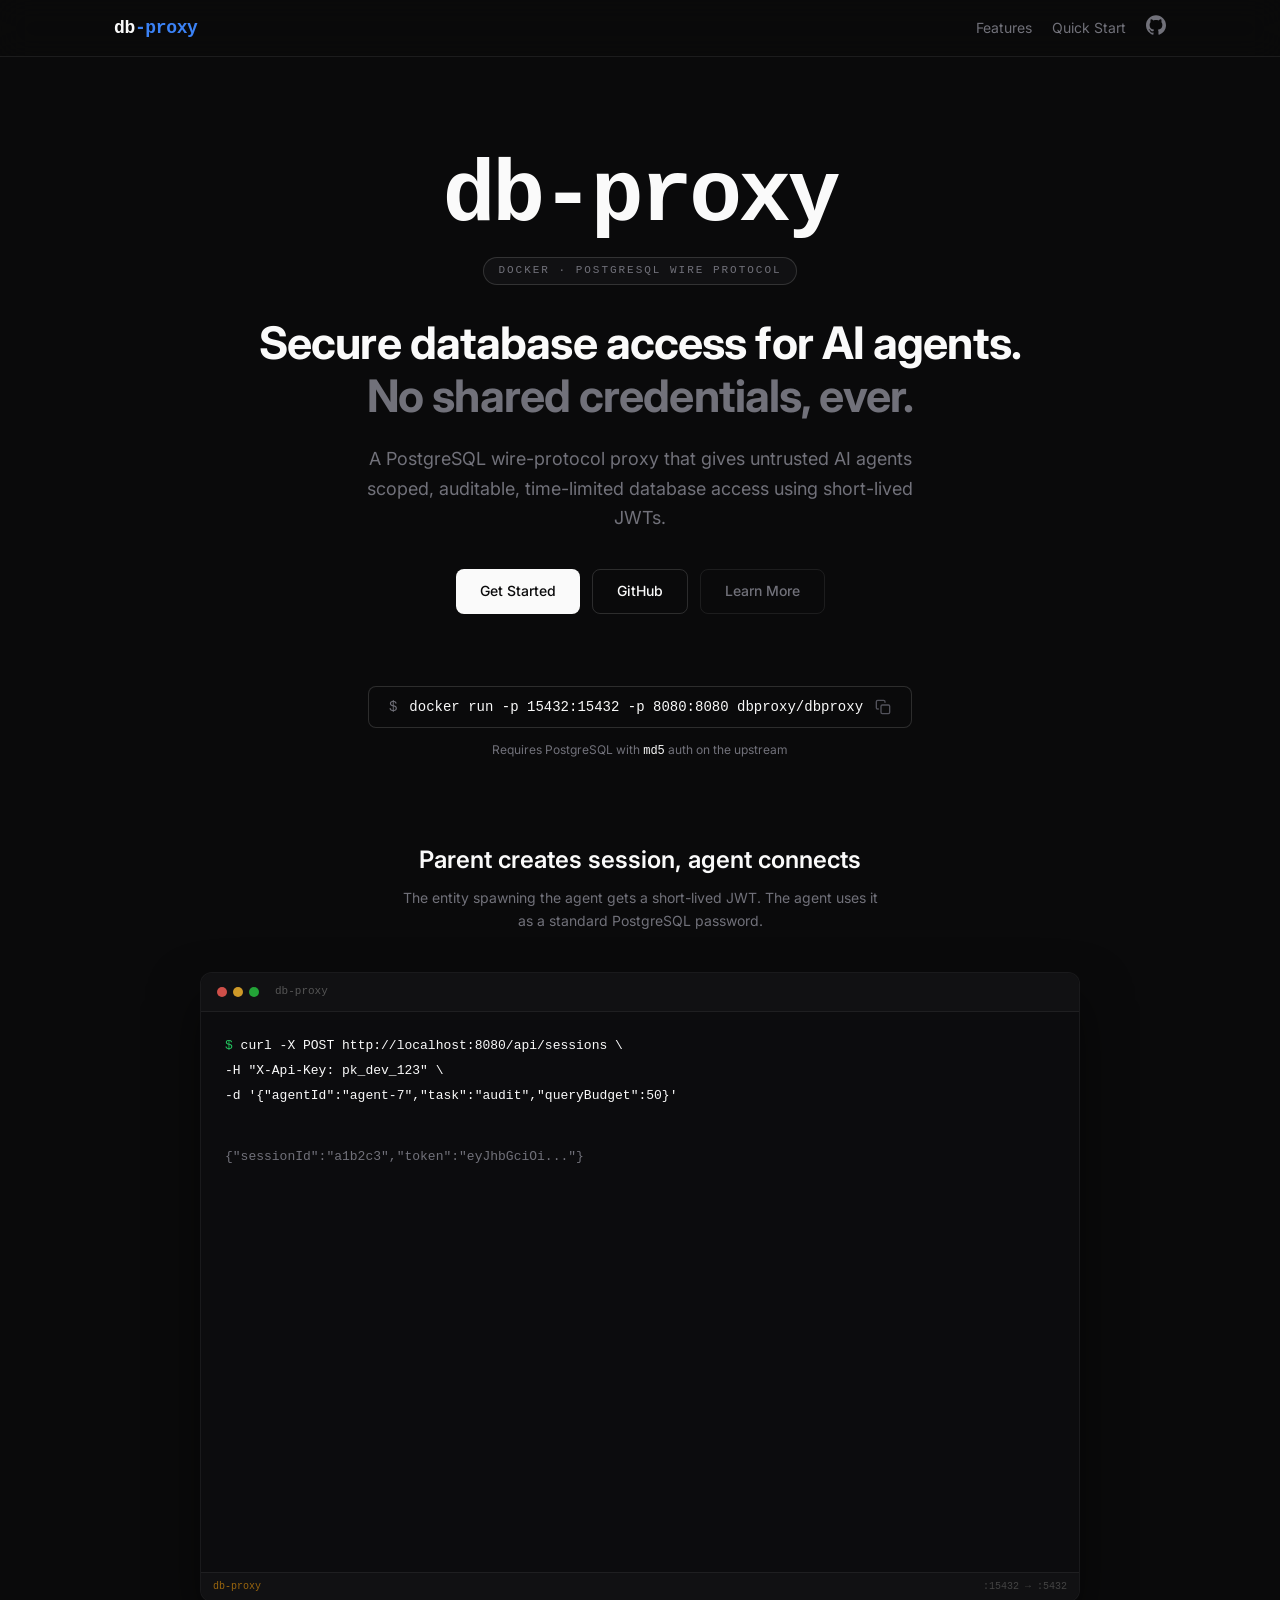
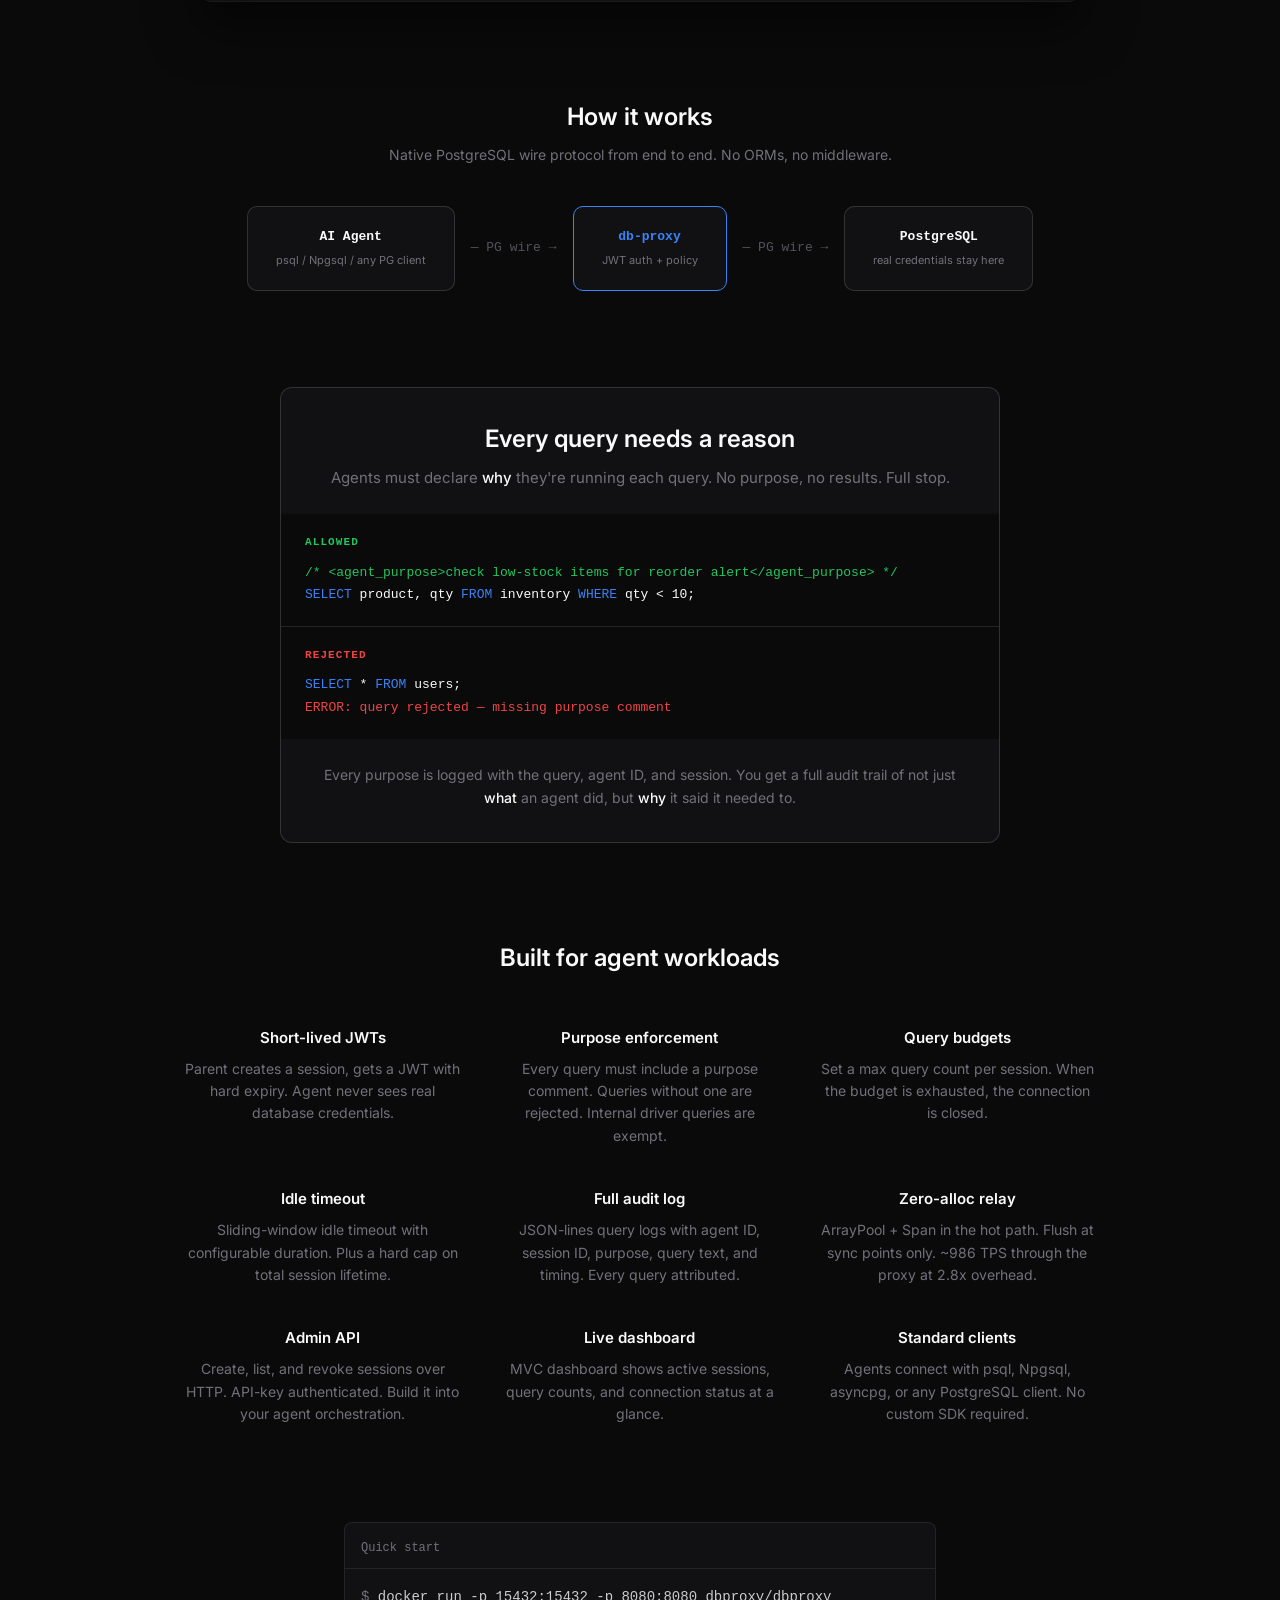
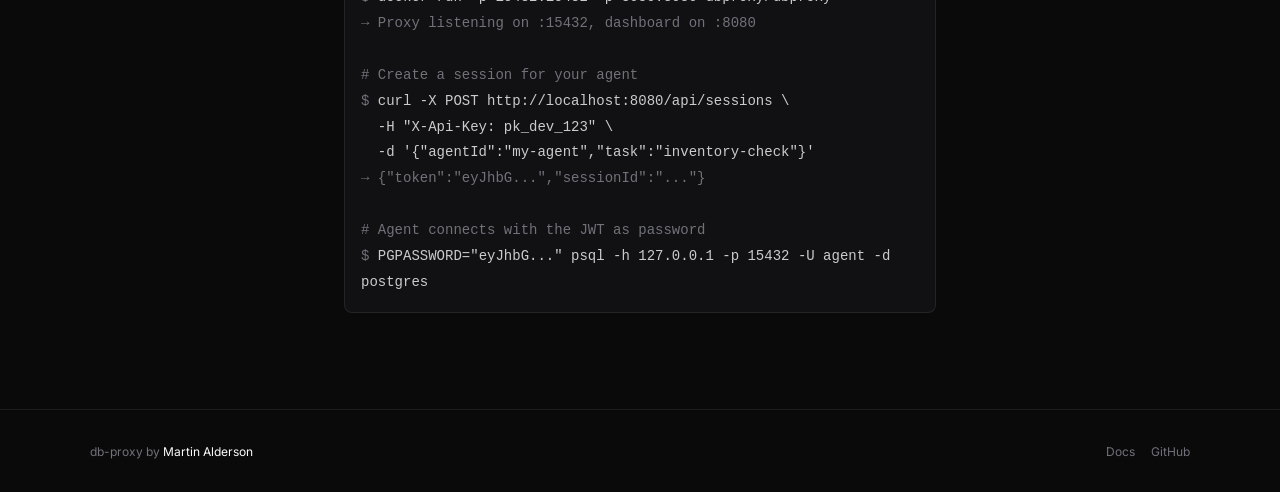
==== site/index.html @ ad2022a3 "Add static landing page and placeholder Dockerfile Co-Authored-By: Claude Opus 4.6 (1M context) <nor" ====
<!DOCTYPE html>
<html lang="en">
<head>
  <meta charset="utf-8">
  <meta name="viewport" content="width=device-width, initial-scale=1">
  <title>db-proxy — Secure PostgreSQL access for AI agents</title>
  <meta name="description" content="Give AI agents scoped, auditable, time-limited PostgreSQL access with short-lived JWTs. No shared credentials, ever.">
  <link rel="preconnect" href="https://fonts.googleapis.com">
  <link rel="preconnect" href="https://fonts.gstatic.com" crossorigin>
  <link href="https://fonts.googleapis.com/css2?family=Inter:wght@400;500;600;700;800&display=swap" rel="stylesheet">
  <link rel="stylesheet" href="style.css">
</head>
<body>

<!-- Header -->
<header>
  <nav>
    <a href="/" class="logo">db<span>-proxy</span></a>
    <div class="nav-links">
      <a href="#features">Features</a>
      <a href="#quickstart">Quick Start</a>
      <a href="https://github.com/martin/db-proxy" target="_blank" rel="noopener noreferrer" class="gh-link">
        <svg viewBox="0 0 24 24"><path d="M12 .297c-6.63 0-12 5.373-12 12 0 5.303 3.438 9.8 8.205 11.385.6.113.82-.258.82-.577 0-.285-.01-1.04-.015-2.04-3.338.724-4.042-1.61-4.042-1.61C4.422 18.07 3.633 17.7 3.633 17.7c-1.087-.744.084-.729.084-.729 1.205.084 1.838 1.236 1.838 1.236 1.07 1.835 2.809 1.305 3.495.998.108-.776.417-1.305.76-1.605-2.665-.3-5.466-1.332-5.466-5.93 0-1.31.465-2.38 1.235-3.22-.135-.303-.54-1.523.105-3.176 0 0 1.005-.322 3.3 1.23.96-.267 1.98-.399 3-.405 1.02.006 2.04.138 3 .405 2.28-1.552 3.285-1.23 3.285-1.23.645 1.653.24 2.873.12 3.176.765.84 1.23 1.91 1.23 3.22 0 4.61-2.805 5.625-5.475 5.92.42.36.81 1.096.81 2.22 0 1.606-.015 2.896-.015 3.286 0 .315.21.69.825.57C20.565 22.092 24 17.592 24 12.297c0-6.627-5.373-12-12-12"/></svg>
      </a>
    </div>
  </nav>
</header>

<!-- Hero -->
<section class="hero">
  <div class="hero-title">db-proxy</div>
  <div><span class="hero-badge">Docker &middot; PostgreSQL Wire Protocol</span></div>
  <h1>Secure database access for AI agents.<br><span class="muted">No shared credentials, ever.</span></h1>
  <p class="desc">A PostgreSQL wire-protocol proxy that gives untrusted AI agents scoped, auditable, time-limited database access using short-lived JWTs.</p>
  <div class="hero-actions">
    <a href="#quickstart" class="btn btn-primary">Get Started</a>
    <a href="https://github.com/martin/db-proxy" class="btn btn-secondary" target="_blank">GitHub</a>
    <a href="#features" class="btn btn-ghost">Learn More</a>
  </div>
</section>

<!-- Install -->
<section class="install">
  <button class="install-cmd" onclick="copyInstall(this)">
    <span class="dollar">$</span>
    <span class="cmd">docker run -p 15432:15432 -p 8080:8080 dbproxy/dbproxy</span>
    <svg class="copy-icon" width="16" height="16" viewBox="0 0 24 24" fill="none" stroke="currentColor" stroke-width="2" stroke-linecap="round" stroke-linejoin="round"><rect x="9" y="9" width="13" height="13" rx="2" ry="2"/><path d="M5 15H4a2 2 0 0 1-2-2V4a2 2 0 0 1 2-2h9a2 2 0 0 1 2 2v1"/></svg>
  </button>
  <div class="install-sub">
    Requires PostgreSQL with <code>md5</code> auth on the upstream
  </div>
</section>

<!-- Terminal Demo -->
<section class="demo-section">
  <div class="section-header">
    <h2>Parent creates session, agent connects</h2>
    <p class="section-desc">The entity spawning the agent gets a short-lived JWT. The agent uses it as a standard PostgreSQL password.</p>
  </div>

  <div class="terminal">
    <div class="terminal-bar">
      <div class="terminal-dots">
        <span class="dot-red"></span>
        <span class="dot-yellow"></span>
        <span class="dot-green"></span>
      </div>
      <span class="terminal-title">db-proxy</span>
    </div>
    <div class="terminal-body" id="term"></div>
    <div class="terminal-status">
      <span class="left">db-proxy</span>
      <span class="right">:15432 &rarr; :5432</span>
    </div>
  </div>
</section>

<!-- Architecture -->
<section class="arch-section">
  <h2>How it works</h2>
  <p class="section-desc">Native PostgreSQL wire protocol from end to end. No ORMs, no middleware.</p>

  <div class="arch-diagram">
    <div class="arch-box">
      <div class="label">AI Agent</div>
      <div class="sublabel">psql / Npgsql / any PG client</div>
    </div>
    <div class="arch-arrow">&mdash; PG wire &rarr;</div>
    <div class="arch-box" style="border-color: var(--accent);">
      <div class="label" style="color: var(--accent);">db-proxy</div>
      <div class="sublabel">JWT auth + policy</div>
    </div>
    <div class="arch-arrow">&mdash; PG wire &rarr;</div>
    <div class="arch-box">
      <div class="label">PostgreSQL</div>
      <div class="sublabel">real credentials stay here</div>
    </div>
  </div>
</section>

<!-- Purpose Enforcement Callout -->
<section class="purpose-section">
  <div class="purpose-card">
    <div class="purpose-header">
      <h2>Every query needs a reason</h2>
      <p>Agents must declare <em>why</em> they're running each query. No purpose, no results. Full stop.</p>
    </div>
    <div class="purpose-demo">
      <div class="purpose-example good">
        <div class="purpose-label good-label">Allowed</div>
        <pre><code><span class="comment">/* &lt;agent_purpose&gt;check low-stock items for reorder alert&lt;/agent_purpose&gt; */</span>
<span class="kw">SELECT</span> product, qty <span class="kw">FROM</span> inventory <span class="kw">WHERE</span> qty &lt; 10;</code></pre>
      </div>
      <div class="purpose-example bad">
        <div class="purpose-label bad-label">Rejected</div>
        <pre><code><span class="kw">SELECT</span> * <span class="kw">FROM</span> users;
<span class="err-text">ERROR: query rejected — missing purpose comment</span></code></pre>
      </div>
    </div>
    <p class="purpose-footer">Every purpose is logged with the query, agent ID, and session. You get a full audit trail of not just <em>what</em> an agent did, but <em>why</em> it said it needed to.</p>
  </div>
</section>

<!-- Features -->
<section class="features" id="features">
  <h2>Built for agent workloads</h2>
  <div class="features-grid">
    <div class="feature">
      <h3>Short-lived JWTs</h3>
      <p>Parent creates a session, gets a JWT with hard expiry. Agent never sees real database credentials.</p>
    </div>
    <div class="feature">
      <h3>Purpose enforcement</h3>
      <p>Every query must include a purpose comment. Queries without one are rejected. Internal driver queries are exempt.</p>
    </div>
    <div class="feature">
      <h3>Query budgets</h3>
      <p>Set a max query count per session. When the budget is exhausted, the connection is closed.</p>
    </div>
    <div class="feature">
      <h3>Idle timeout</h3>
      <p>Sliding-window idle timeout with configurable duration. Plus a hard cap on total session lifetime.</p>
    </div>
    <div class="feature">
      <h3>Full audit log</h3>
      <p>JSON-lines query logs with agent ID, session ID, purpose, query text, and timing. Every query attributed.</p>
    </div>
    <div class="feature">
      <h3>Zero-alloc relay</h3>
      <p>ArrayPool + Span in the hot path. Flush at sync points only. ~986 TPS through the proxy at 2.8x overhead.</p>
    </div>
    <div class="feature">
      <h3>Admin API</h3>
      <p>Create, list, and revoke sessions over HTTP. API-key authenticated. Build it into your agent orchestration.</p>
    </div>
    <div class="feature">
      <h3>Live dashboard</h3>
      <p>MVC dashboard shows active sessions, query counts, and connection status at a glance.</p>
    </div>
    <div class="feature">
      <h3>Standard clients</h3>
      <p>Agents connect with psql, Npgsql, asyncpg, or any PostgreSQL client. No custom SDK required.</p>
    </div>
  </div>
</section>

<!-- Quick Start -->
<section class="quickstart" id="quickstart">
  <div class="quickstart-card">
    <div class="card-header"><span>Quick start</span></div>
    <div class="card-body">
      <p><span class="prompt">$ </span>docker run -p 15432:15432 -p 8080:8080 dbproxy/dbproxy</p>
      <p class="comment">&rarr; Proxy listening on :15432, dashboard on :8080</p>
      <br>
      <p class="comment"># Create a session for your agent</p>
      <p><span class="prompt">$ </span>curl -X POST http://localhost:8080/api/sessions \</p>
      <p>&nbsp;&nbsp;-H "X-Api-Key: pk_dev_123" \</p>
      <p>&nbsp;&nbsp;-d '{"agentId":"my-agent","task":"inventory-check"}'</p>
      <p class="comment">&rarr; {"token":"eyJhbG...","sessionId":"..."}</p>
      <br>
      <p class="comment"># Agent connects with the JWT as password</p>
      <p><span class="prompt">$ </span>PGPASSWORD="eyJhbG..." psql -h 127.0.0.1 -p 15432 -U agent -d postgres</p>
    </div>
  </div>
</section>

<!-- Footer -->
<footer>
  <div class="inner">
    <span>db-proxy by <a href="https://martinalderson.com" target="_blank" rel="noopener noreferrer" style="color:var(--fg);transition:opacity 0.15s;">Martin Alderson</a></span>
    <div class="links">
      <a href="#quickstart">Docs</a>
      <a href="https://github.com/martin/db-proxy" target="_blank" rel="noopener noreferrer">GitHub</a>
    </div>
  </div>
</footer>

<script>
function copyInstall(el) {
  navigator.clipboard.writeText('docker run -p 15432:15432 -p 8080:8080 dbproxy/dbproxy');
  const cmd = el.querySelector('.cmd');
  const orig = cmd.textContent;
  cmd.textContent = 'Copied!';
  setTimeout(() => cmd.textContent = orig, 1500);
}

// Terminal typing animation
const lines = [
  { type: 'prompt', text: '$ curl -X POST http://localhost:8080/api/sessions \\' },
  { type: 'cmd',    text: '    -H "X-Api-Key: pk_dev_123" \\' },
  { type: 'cmd',    text: '    -d \'{"agentId":"agent-7","task":"audit","queryBudget":50}\'' },
  { type: 'gap' },
  { type: 'output', text: '{"sessionId":"a1b2c3","token":"eyJhbGciOi..."}' },
  { type: 'pause' },
  { type: 'gap' },
  { type: 'prompt', text: '$ PGPASSWORD="eyJhbGciOi..." psql -h 127.0.0.1 -p 15432 -U agent' },
  { type: 'gap' },
  { type: 'highlight', text: 'SSL connection (protocol: TLSv1.3)' },
  { type: 'output', text: 'Type "help" for help.' },
  { type: 'pause' },
  { type: 'gap' },
  { type: 'prompt', text: 'agent=> /* <agent_purpose>check inventory levels</agent_purpose> */' },
  { type: 'cmd',    text: '        SELECT product, qty FROM inventory WHERE qty < 10;' },
  { type: 'gap' },
  { type: 'output', text: ' product      | qty' },
  { type: 'output', text: '--------------+-----' },
  { type: 'output', text: ' widget-alpha |   3' },
  { type: 'output', text: ' bolt-9mm     |   7' },
  { type: 'output', text: '(2 rows)' },
  { type: 'pause' },
  { type: 'gap' },
  { type: 'prompt', text: 'agent=> SELECT * FROM users;' },
  { type: 'err',    text: 'ERROR: query rejected — missing purpose comment' },
  { type: 'warn',   text: 'HINT: wrap query in /* <agent_purpose>reason</agent_purpose> */' },
];

const term = document.getElementById('term');
let lineIdx = 0;

function renderLine(l) {
  const div = document.createElement('div');
  div.className = 'line';
  if (l.type === 'pause') { return null; }
  if (l.type === 'gap') { div.className += ' gap'; div.innerHTML = '&nbsp;'; }
  else if (l.type === 'prompt') { div.innerHTML = `<span class="prompt">${l.text.substring(0,2)}</span><span class="cmd-text">${esc(l.text.substring(2))}</span>`; }
  else if (l.type === 'cmd') { div.innerHTML = `<span class="cmd-text">${esc(l.text)}</span>`; }
  else if (l.type === 'output') { div.innerHTML = `<span class="output">${esc(l.text)}</span>`; }
  else if (l.type === 'highlight') { div.innerHTML = `<span class="highlight">${esc(l.text)}</span>`; }
  else if (l.type === 'warn') { div.innerHTML = `<span class="warn">${esc(l.text)}</span>`; }
  else if (l.type === 'err') { div.innerHTML = `<span class="err">${esc(l.text)}</span>`; }
  return div;
}

function esc(s) { return s.replace(/&/g,'&amp;').replace(/</g,'&lt;').replace(/>/g,'&gt;'); }

function typeNext() {
  if (lineIdx >= lines.length) {
    setTimeout(() => { term.innerHTML = ''; lineIdx = 0; typeNext(); }, 4000);
    return;
  }
  const l = lines[lineIdx++];
  const el = renderLine(l);
  if (el) {
    term.appendChild(el);
    while (term.scrollHeight > term.clientHeight && term.children.length > 1) {
      term.removeChild(term.firstChild);
    }
  }
  const delay = l.type === 'pause' ? 1500 : l.type === 'gap' ? 300 : l.type === 'prompt' ? 600 : l.type === 'err' ? 800 : l.type === 'output' ? 80 : 120;
  setTimeout(typeNext, delay);
}

// Start animation when terminal is visible
const observer = new IntersectionObserver((entries) => {
  if (entries[0].isIntersecting) { observer.disconnect(); typeNext(); }
}, { threshold: 0.3 });
observer.observe(term);
</script>

</body>
</html>
---- site/style.css ----
*, *::before, *::after { margin: 0; padding: 0; box-sizing: border-box; }

:root {
  --bg: #0a0a0b;
  --bg-card: #111113;
  --bg-elevated: #18181b;
  --border: rgba(255,255,255,0.08);
  --border-strong: rgba(255,255,255,0.14);
  --fg: #fafafa;
  --fg-muted: #71717a;
  --fg-dim: #52525b;
  --accent: #3b82f6;
  --accent-hover: #2563eb;
  --green: #22c55e;
  --amber: #f59e0b;
  --red: #ef4444;
  --mono: 'SF Mono', 'Fira Code', 'Fira Mono', 'Roboto Mono', 'Consolas', monospace;
  --sans: 'Inter', -apple-system, BlinkMacSystemFont, 'Segoe UI', sans-serif;
  --max-w: 1100px;
}

html { background: var(--bg); color: var(--fg); font-family: var(--sans); line-height: 1.6; -webkit-font-smoothing: antialiased; }

a { color: inherit; text-decoration: none; }
code, pre { font-family: var(--mono); }

/* ── Header ── */
header {
  position: sticky; top: 0; z-index: 40;
  backdrop-filter: blur(16px);
  background: rgba(10,10,11,0.8);
  border-bottom: 1px solid var(--border);
}
header nav {
  max-width: var(--max-w); margin: 0 auto;
  display: flex; align-items: center; justify-content: space-between;
  height: 56px; padding: 0 24px;
}
header .logo {
  font-family: var(--mono); font-weight: 700; font-size: 18px;
  letter-spacing: -0.02em;
}
header .logo span { color: var(--accent); }
header .nav-links { display: flex; gap: 20px; align-items: center; }
header .nav-links a {
  font-size: 14px; color: var(--fg-muted);
  transition: color 0.15s;
}
header .nav-links a:hover { color: var(--fg); }
.gh-link svg { width: 20px; height: 20px; fill: var(--fg-muted); transition: fill 0.15s; }
.gh-link:hover svg { fill: var(--fg); }

/* ── Hero ── */
.hero {
  max-width: var(--max-w); margin: 0 auto;
  text-align: center;
  padding: 96px 24px 48px;
}
.hero-title {
  font-family: var(--mono);
  font-size: clamp(3rem, 8vw, 5.5rem);
  font-weight: 800;
  letter-spacing: -0.04em;
  line-height: 1;
  user-select: none;
}
.hero-badge {
  display: inline-flex; align-items: center;
  margin-top: 16px;
  border: 1px solid var(--border-strong);
  background: var(--bg-card);
  border-radius: 999px;
  padding: 4px 14px;
  font-family: var(--mono); font-size: 11px;
  font-weight: 500; text-transform: uppercase;
  letter-spacing: 0.18em; color: var(--fg-muted);
}
.hero h1 {
  margin-top: 32px;
  font-size: clamp(1.8rem, 4vw, 2.8rem);
  font-weight: 700; letter-spacing: -0.02em;
  line-height: 1.2;
}
.hero h1 .muted { color: var(--fg-muted); }
.hero .desc {
  margin-top: 20px;
  font-size: 18px; color: var(--fg-muted);
  max-width: 560px; margin-left: auto; margin-right: auto;
  line-height: 1.65;
}
.hero-actions {
  display: flex; flex-wrap: wrap;
  justify-content: center; gap: 12px;
  margin-top: 36px;
}
.btn {
  display: inline-flex; align-items: center;
  padding: 10px 24px; border-radius: 8px;
  font-size: 14px; font-weight: 500;
  transition: all 0.15s;
  cursor: pointer; border: none;
}
.btn-primary { background: var(--fg); color: var(--bg); }
.btn-primary:hover { background: #e4e4e7; }
.btn-secondary {
  background: transparent; color: var(--fg);
  border: 1px solid var(--border-strong);
}
.btn-secondary:hover { background: var(--bg-elevated); }
.btn-ghost { background: transparent; color: var(--fg-muted); border: 1px solid var(--border); }
.btn-ghost:hover { background: var(--bg-elevated); color: var(--fg); }

/* ── Install ── */
.install {
  text-align: center; padding: 24px 24px 80px;
}
.install-cmd {
  display: inline-flex; align-items: center; gap: 12px;
  border: 1px solid var(--border-strong);
  background: var(--bg);
  border-radius: 8px;
  padding: 12px 20px;
  font-family: var(--mono); font-size: 14px;
  cursor: pointer; transition: background 0.15s;
}
.install-cmd:hover { background: var(--bg-elevated); }
.install-cmd .dollar { color: var(--fg-muted); user-select: none; }
.install-cmd .cmd { color: var(--fg); }
.install-cmd .copy-icon { color: var(--fg-dim); flex-shrink: 0; }
.install-sub { margin-top: 12px; font-size: 12px; color: var(--fg-muted); }
.install-sub code { color: var(--fg); }

/* ── Terminal demo ── */
.demo-section { padding: 0 24px 96px; }
.demo-section .section-header { text-align: center; margin-bottom: 40px; }
.demo-section h2 { font-size: 24px; font-weight: 600; }
.demo-section .section-desc { font-size: 14px; color: var(--fg-muted); margin-top: 8px; max-width: 480px; margin-left: auto; margin-right: auto; }

.terminal {
  max-width: 880px; margin: 0 auto;
  border-radius: 12px;
  border: 1px solid rgba(255,255,255,0.06);
  overflow: hidden;
  background: #0c0c0e;
  box-shadow: 0 25px 50px rgba(0,0,0,0.5);
}
.terminal-bar {
  display: flex; align-items: center; gap: 8px;
  padding: 10px 16px;
  border-bottom: 1px solid rgba(255,255,255,0.06);
  background: rgba(20,20,22,0.6);
}
.terminal-dots { display: flex; gap: 6px; }
.terminal-dots span {
  width: 10px; height: 10px; border-radius: 50%;
}
.dot-red { background: rgba(255,95,87,0.8); }
.dot-yellow { background: rgba(254,188,46,0.8); }
.dot-green { background: rgba(40,200,64,0.8); }
.terminal-title {
  font-family: var(--mono); font-size: 11px;
  color: #555; margin-left: 8px;
}
.terminal-body {
  padding: 20px 24px;
  font-family: var(--mono); font-size: 13px;
  line-height: 1.8;
  height: 560px;
  overflow: hidden;
}
.terminal-body .prompt { color: var(--green); }
.terminal-body .cmd-text { color: var(--fg); }
.terminal-body .output { color: var(--fg-muted); }
.terminal-body .highlight { color: var(--accent); }
.terminal-body .warn { color: var(--amber); }
.terminal-body .err { color: var(--red); }
.terminal-body .line { margin: 2px 0; }
.terminal-body .line.gap { margin-top: 12px; }
.terminal-status {
  display: flex; align-items: center; justify-content: space-between;
  padding: 6px 12px;
  border-top: 1px solid rgba(255,255,255,0.06);
  font-family: var(--mono); font-size: 10px;
  background: rgba(20,20,22,0.6);
}
.terminal-status .left { color: rgba(245,158,11,0.6); }
.terminal-status .right { color: #444; }

/* ── Architecture ── */
.arch-section {
  padding: 0 24px 96px;
  text-align: center;
}
.arch-section h2 { font-size: 24px; font-weight: 600; margin-bottom: 8px; }
.arch-section .section-desc { font-size: 14px; color: var(--fg-muted); margin-bottom: 40px; }

.arch-diagram {
  max-width: 900px; margin: 0 auto;
  display: flex; align-items: center; justify-content: center;
  gap: 0; flex-wrap: nowrap;
}
.arch-box {
  padding: 20px 28px;
  border-radius: 10px;
  border: 1px solid var(--border-strong);
  background: var(--bg-card);
  text-align: center;
  min-width: 140px;
}
.arch-box .label {
  font-family: var(--mono); font-size: 13px; font-weight: 600;
  color: var(--fg);
}
.arch-box .sublabel {
  font-size: 11px; color: var(--fg-muted); margin-top: 4px;
}
.arch-arrow {
  font-family: var(--mono); font-size: 13px;
  color: var(--fg-dim); padding: 0 16px;
  white-space: nowrap;
}

/* ── Purpose callout ── */
.purpose-section {
  padding: 0 24px 96px;
}
.purpose-card {
  max-width: 720px; margin: 0 auto;
  border: 1px solid var(--border-strong);
  border-radius: 12px;
  background: var(--bg-card);
  overflow: hidden;
}
.purpose-header {
  padding: 32px 32px 24px;
  text-align: center;
}
.purpose-header h2 { font-size: 24px; font-weight: 600; }
.purpose-header p { font-size: 15px; color: var(--fg-muted); margin-top: 8px; }
.purpose-header em { color: var(--fg); font-style: normal; font-weight: 500; }
.purpose-demo {
  display: flex; flex-direction: column; gap: 1px;
  background: var(--border);
}
.purpose-example {
  padding: 20px 24px;
  background: var(--bg);
}
.purpose-example pre {
  font-size: 13px; line-height: 1.7;
  overflow-x: auto; white-space: pre;
}
.purpose-example .comment { color: var(--green); }
.purpose-example .kw { color: var(--accent); }
.purpose-example .err-text { color: var(--red); }
.purpose-label {
  font-family: var(--mono); font-size: 11px;
  font-weight: 600; text-transform: uppercase;
  letter-spacing: 0.1em; margin-bottom: 10px;
}
.good-label { color: var(--green); }
.bad-label { color: var(--red); }
.purpose-footer {
  padding: 24px 32px 32px;
  font-size: 14px; color: var(--fg-muted); line-height: 1.7;
  text-align: center;
}
.purpose-footer em { color: var(--fg); font-style: normal; font-weight: 500; }

/* ── Features grid ── */
.features {
  max-width: 960px; margin: 0 auto;
  padding: 0 24px 96px;
}
.features h2 {
  text-align: center; font-size: 24px; font-weight: 600;
  margin-bottom: 48px;
}
.features-grid {
  display: grid;
  grid-template-columns: repeat(auto-fit, minmax(260px, 1fr));
  gap: 40px;
}
.feature { text-align: center; }
.feature h3 { font-size: 15px; font-weight: 600; margin-bottom: 8px; }
.feature p { font-size: 14px; color: var(--fg-muted); line-height: 1.6; }

/* ── Quick start ── */
.quickstart {
  max-width: 640px; margin: 0 auto;
  padding: 0 24px 96px;
}
.quickstart-card {
  border-radius: 8px;
  border: 1px solid var(--border);
  background: var(--bg-card);
  overflow: hidden;
}
.quickstart-card .card-header {
  padding: 10px 16px;
  border-bottom: 1px solid var(--border);
}
.quickstart-card .card-header span {
  font-family: var(--mono); font-size: 12px; color: var(--fg-muted);
}
.quickstart-card .card-body {
  padding: 16px;
  font-family: var(--mono); font-size: 14px;
  line-height: 1.85;
  color: rgba(250,250,250,0.8);
}
.quickstart-card .card-body .prompt {
  color: var(--fg-muted); user-select: none;
}
.quickstart-card .card-body .comment {
  color: var(--fg-muted);
}

/* ── Footer ── */
footer {
  border-top: 1px solid var(--border);
  padding: 32px 24px;
}
footer .inner {
  max-width: var(--max-w); margin: 0 auto;
  display: flex; align-items: center; justify-content: space-between;
  font-size: 12px; color: var(--fg-muted);
  flex-wrap: wrap; gap: 16px;
}
footer .links { display: flex; gap: 16px; }
footer .links a { transition: color 0.15s; }
footer .links a:hover { color: var(--fg); }

/* ── Responsive ── */
@media (max-width: 640px) {
  .arch-diagram { flex-direction: column; gap: 8px; }
  .arch-arrow { transform: rotate(90deg); padding: 8px 0; }
  header .nav-links { gap: 12px; }
  .hero { padding-top: 64px; }
}
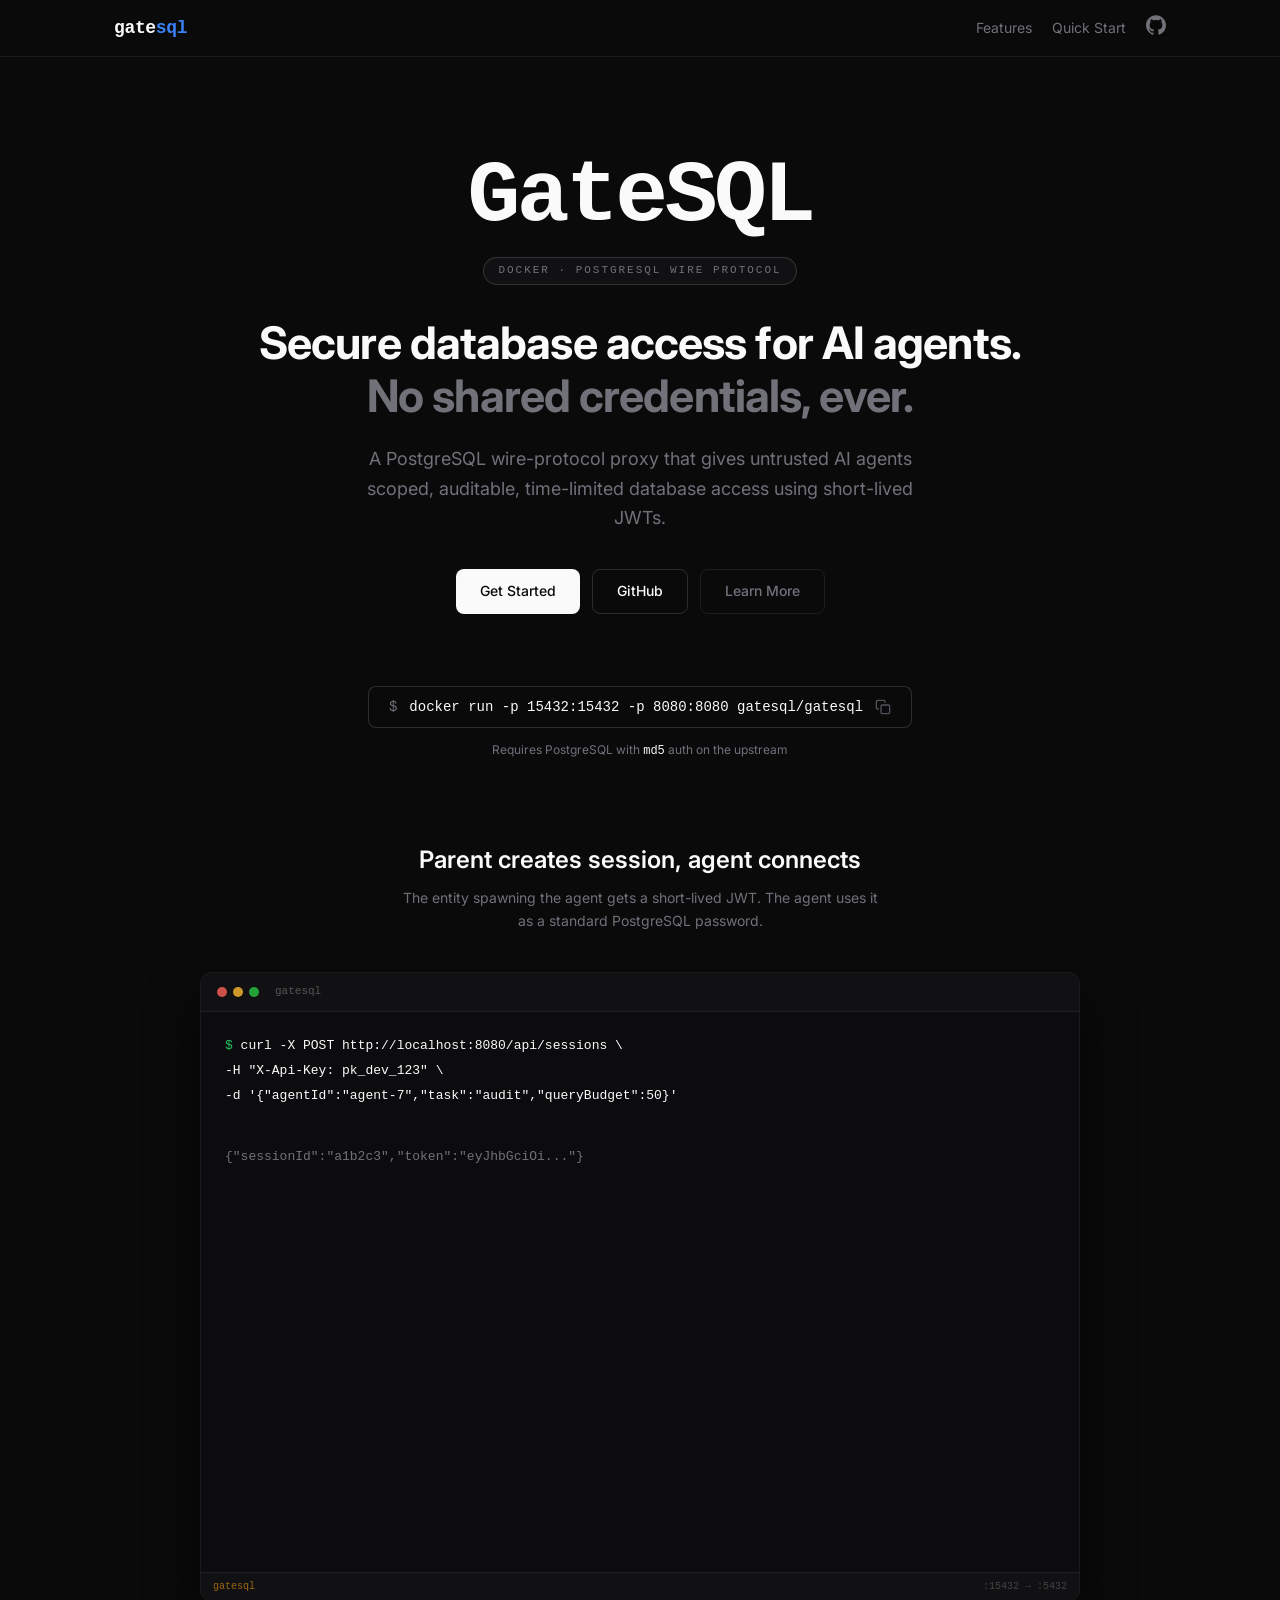
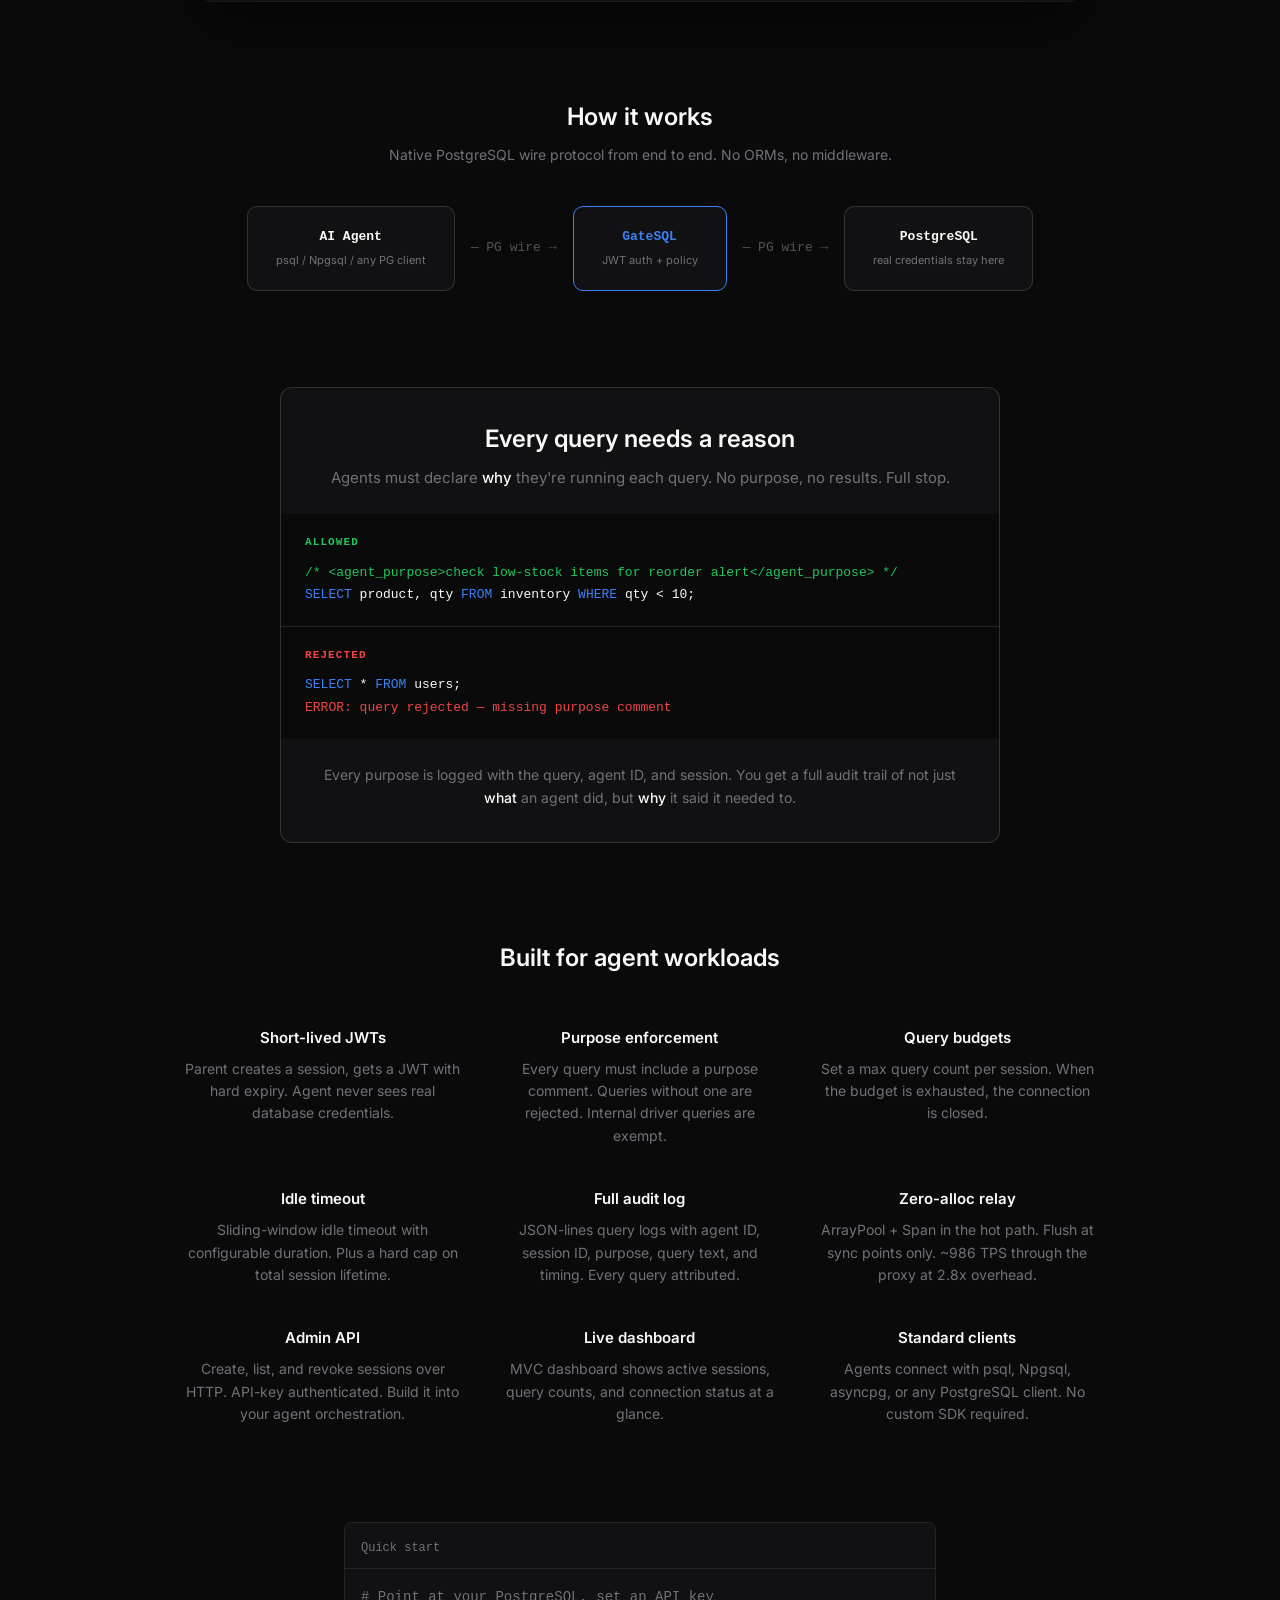
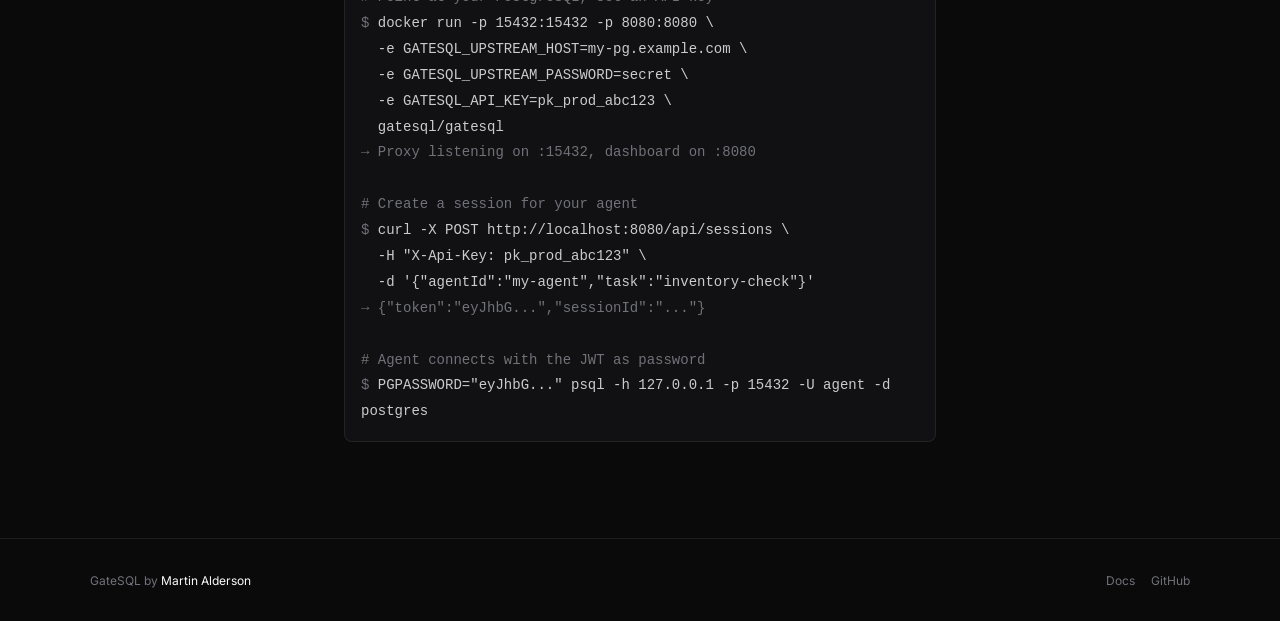
==== commit 63ab4abc: "Docker image + env var config + rename to GateSQL - Multi-stage Dockerfile (SDK 10.0 build → aspnet " ====
--- a/site/index.html
+++ b/site/index.html
@@ -3,7 +3,7 @@
 <head>
   <meta charset="utf-8">
   <meta name="viewport" content="width=device-width, initial-scale=1">
-  <title>db-proxy — Secure PostgreSQL access for AI agents</title>
+  <title>GateSQL — Secure PostgreSQL access for AI agents</title>
   <meta name="description" content="Give AI agents scoped, auditable, time-limited PostgreSQL access with short-lived JWTs. No shared credentials, ever.">
   <link rel="preconnect" href="https://fonts.googleapis.com">
   <link rel="preconnect" href="https://fonts.gstatic.com" crossorigin>
@@ -15,11 +15,11 @@
 <!-- Header -->
 <header>
   <nav>
-    <a href="/" class="logo">db<span>-proxy</span></a>
+    <a href="/" class="logo">gate<span>sql</span></a>
     <div class="nav-links">
       <a href="#features">Features</a>
       <a href="#quickstart">Quick Start</a>
-      <a href="https://github.com/martin/db-proxy" target="_blank" rel="noopener noreferrer" class="gh-link">
+      <a href="https://github.com/martinalderson/gatesql" target="_blank" rel="noopener noreferrer" class="gh-link">
         <svg viewBox="0 0 24 24"><path d="M12 .297c-6.63 0-12 5.373-12 12 0 5.303 3.438 9.8 8.205 11.385.6.113.82-.258.82-.577 0-.285-.01-1.04-.015-2.04-3.338.724-4.042-1.61-4.042-1.61C4.422 18.07 3.633 17.7 3.633 17.7c-1.087-.744.084-.729.084-.729 1.205.084 1.838 1.236 1.838 1.236 1.07 1.835 2.809 1.305 3.495.998.108-.776.417-1.305.76-1.605-2.665-.3-5.466-1.332-5.466-5.93 0-1.31.465-2.38 1.235-3.22-.135-.303-.54-1.523.105-3.176 0 0 1.005-.322 3.3 1.23.96-.267 1.98-.399 3-.405 1.02.006 2.04.138 3 .405 2.28-1.552 3.285-1.23 3.285-1.23.645 1.653.24 2.873.12 3.176.765.84 1.23 1.91 1.23 3.22 0 4.61-2.805 5.625-5.475 5.92.42.36.81 1.096.81 2.22 0 1.606-.015 2.896-.015 3.286 0 .315.21.69.825.57C20.565 22.092 24 17.592 24 12.297c0-6.627-5.373-12-12-12"/></svg>
       </a>
     </div>
@@ -28,13 +28,13 @@
 
 <!-- Hero -->
 <section class="hero">
-  <div class="hero-title">db-proxy</div>
+  <div class="hero-title">GateSQL</div>
   <div><span class="hero-badge">Docker &middot; PostgreSQL Wire Protocol</span></div>
   <h1>Secure database access for AI agents.<br><span class="muted">No shared credentials, ever.</span></h1>
   <p class="desc">A PostgreSQL wire-protocol proxy that gives untrusted AI agents scoped, auditable, time-limited database access using short-lived JWTs.</p>
   <div class="hero-actions">
     <a href="#quickstart" class="btn btn-primary">Get Started</a>
-    <a href="https://github.com/martin/db-proxy" class="btn btn-secondary" target="_blank">GitHub</a>
+    <a href="https://github.com/martinalderson/gatesql" class="btn btn-secondary" target="_blank">GitHub</a>
     <a href="#features" class="btn btn-ghost">Learn More</a>
   </div>
 </section>
@@ -43,7 +43,7 @@
 <section class="install">
   <button class="install-cmd" onclick="copyInstall(this)">
     <span class="dollar">$</span>
-    <span class="cmd">docker run -p 15432:15432 -p 8080:8080 dbproxy/dbproxy</span>
+    <span class="cmd">docker run -p 15432:15432 -p 8080:8080 gatesql/gatesql</span>
     <svg class="copy-icon" width="16" height="16" viewBox="0 0 24 24" fill="none" stroke="currentColor" stroke-width="2" stroke-linecap="round" stroke-linejoin="round"><rect x="9" y="9" width="13" height="13" rx="2" ry="2"/><path d="M5 15H4a2 2 0 0 1-2-2V4a2 2 0 0 1 2-2h9a2 2 0 0 1 2 2v1"/></svg>
   </button>
   <div class="install-sub">
@@ -65,11 +65,11 @@
         <span class="dot-yellow"></span>
         <span class="dot-green"></span>
       </div>
-      <span class="terminal-title">db-proxy</span>
+      <span class="terminal-title">gatesql</span>
     </div>
     <div class="terminal-body" id="term"></div>
     <div class="terminal-status">
-      <span class="left">db-proxy</span>
+      <span class="left">gatesql</span>
       <span class="right">:15432 &rarr; :5432</span>
     </div>
   </div>
@@ -87,7 +87,7 @@
     </div>
     <div class="arch-arrow">&mdash; PG wire &rarr;</div>
     <div class="arch-box" style="border-color: var(--accent);">
-      <div class="label" style="color: var(--accent);">db-proxy</div>
+      <div class="label" style="color: var(--accent);">GateSQL</div>
       <div class="sublabel">JWT auth + policy</div>
     </div>
     <div class="arch-arrow">&mdash; PG wire &rarr;</div>
@@ -169,12 +169,17 @@
   <div class="quickstart-card">
     <div class="card-header"><span>Quick start</span></div>
     <div class="card-body">
-      <p><span class="prompt">$ </span>docker run -p 15432:15432 -p 8080:8080 dbproxy/dbproxy</p>
+      <p class="comment"># Point at your PostgreSQL, set an API key</p>
+      <p><span class="prompt">$ </span>docker run -p 15432:15432 -p 8080:8080 \</p>
+      <p>&nbsp;&nbsp;-e GATESQL_UPSTREAM_HOST=my-pg.example.com \</p>
+      <p>&nbsp;&nbsp;-e GATESQL_UPSTREAM_PASSWORD=secret \</p>
+      <p>&nbsp;&nbsp;-e GATESQL_API_KEY=pk_prod_abc123 \</p>
+      <p>&nbsp;&nbsp;gatesql/gatesql</p>
       <p class="comment">&rarr; Proxy listening on :15432, dashboard on :8080</p>
       <br>
       <p class="comment"># Create a session for your agent</p>
       <p><span class="prompt">$ </span>curl -X POST http://localhost:8080/api/sessions \</p>
-      <p>&nbsp;&nbsp;-H "X-Api-Key: pk_dev_123" \</p>
+      <p>&nbsp;&nbsp;-H "X-Api-Key: pk_prod_abc123" \</p>
       <p>&nbsp;&nbsp;-d '{"agentId":"my-agent","task":"inventory-check"}'</p>
       <p class="comment">&rarr; {"token":"eyJhbG...","sessionId":"..."}</p>
       <br>
@@ -187,17 +192,17 @@
 <!-- Footer -->
 <footer>
   <div class="inner">
-    <span>db-proxy by <a href="https://martinalderson.com" target="_blank" rel="noopener noreferrer" style="color:var(--fg);transition:opacity 0.15s;">Martin Alderson</a></span>
+    <span>GateSQL by <a href="https://martinalderson.com" target="_blank" rel="noopener noreferrer" style="color:var(--fg);transition:opacity 0.15s;">Martin Alderson</a></span>
     <div class="links">
       <a href="#quickstart">Docs</a>
-      <a href="https://github.com/martin/db-proxy" target="_blank" rel="noopener noreferrer">GitHub</a>
+      <a href="https://github.com/martinalderson/gatesql" target="_blank" rel="noopener noreferrer">GitHub</a>
     </div>
   </div>
 </footer>
 
 <script>
 function copyInstall(el) {
-  navigator.clipboard.writeText('docker run -p 15432:15432 -p 8080:8080 dbproxy/dbproxy');
+  navigator.clipboard.writeText('docker run -p 15432:15432 -p 8080:8080 gatesql/gatesql');
   const cmd = el.querySelector('.cmd');
   const orig = cmd.textContent;
   cmd.textContent = 'Copied!';
